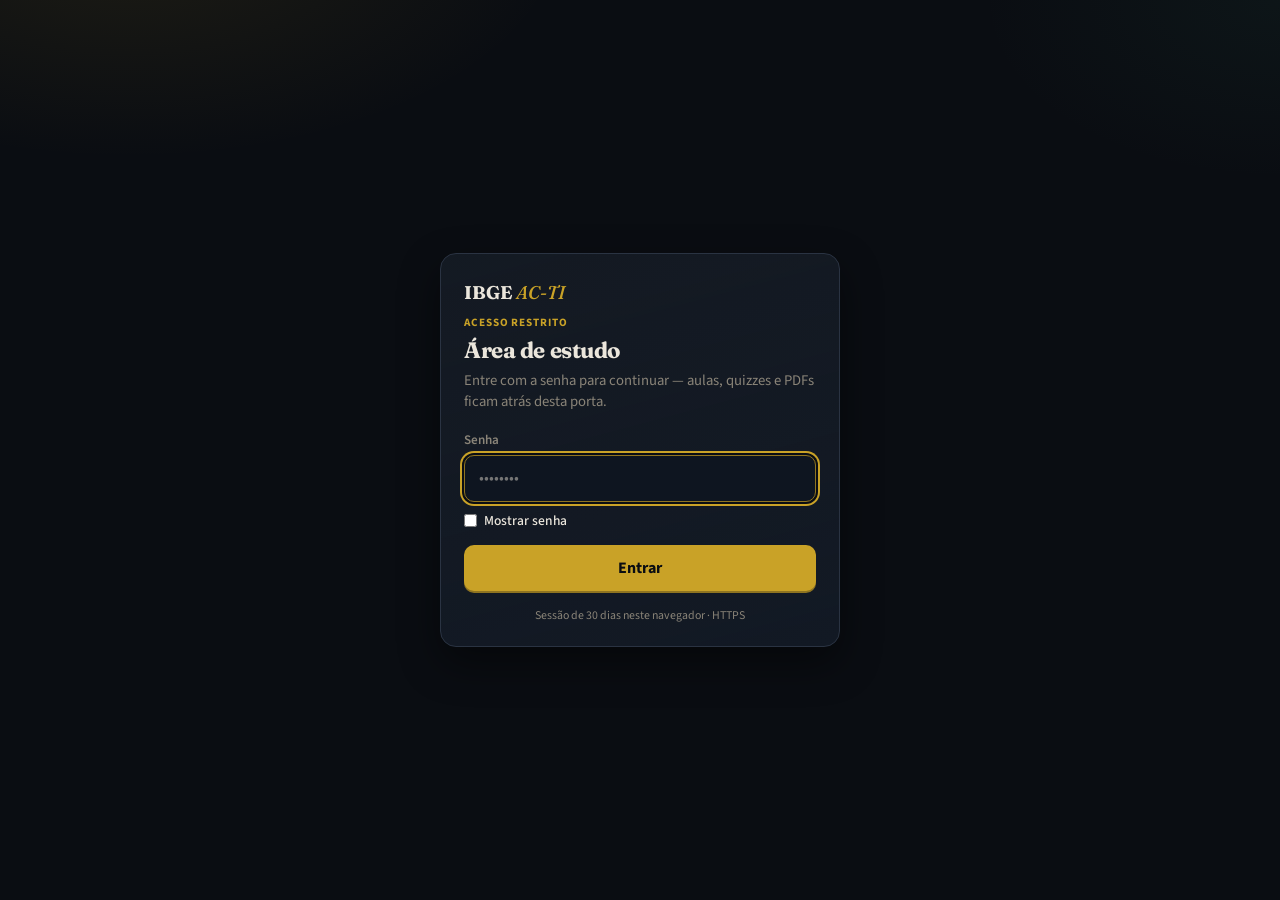
==== public/login.html @ f28f9f58 "design: anti-slop UI refresh with brass/ink system and motion Educational OLED palette (Fraunces + S" ====
<!DOCTYPE html>
<html lang="pt-BR">
<head>
  <meta charset="UTF-8" />
  <meta name="viewport" content="width=device-width, initial-scale=1, viewport-fit=cover" />
  <meta name="theme-color" content="#0a0d12" />
  <meta name="robots" content="noindex,nofollow" />
  <title>Entrar · IBGE AC-TI</title>
  <link rel="preconnect" href="https://fonts.googleapis.com" />
  <link rel="preconnect" href="https://fonts.gstatic.com" crossorigin />
  <link href="https://fonts.googleapis.com/css2?family=Fraunces:opsz,wght@9..144,600;9..144,700&family=Source+Sans+3:wght@400;600;700&display=swap" rel="stylesheet" />
  <style>
    :root {
      --bg: #0a0d12;
      --card: #121924;
      --text: #ebe6dc;
      --muted: #8a8478;
      --brass: #c9a227;
      --brass-dim: #8f7420;
      --line: #2a3342;
      --coral: #d97b6c;
      --ink: #0a0d12;
      --ease: cubic-bezier(0.2, 0, 0, 1);
    }
    * { box-sizing: border-box; }
    body {
      margin: 0; min-height: 100vh;
      font-family: "Source Sans 3", system-ui, sans-serif;
      color: var(--text);
      background:
        radial-gradient(800px 420px at 10% -8%, rgba(201, 162, 39, 0.1), transparent 55%),
        radial-gradient(600px 360px at 100% 0%, rgba(63, 154, 120, 0.06), transparent 50%),
        var(--bg);
      display: flex; align-items: center; justify-content: center;
      padding: 1.25rem;
    }
    .card {
      width: min(400px, 100%);
      background: linear-gradient(165deg, rgba(28, 36, 48, 0.55), var(--card));
      border: 1px solid var(--line);
      border-radius: 16px;
      padding: 1.7rem 1.45rem 1.4rem;
      box-shadow: 0 16px 40px rgba(0, 0, 0, 0.45);
      animation: enter 240ms var(--ease);
    }
    @keyframes enter {
      from { opacity: 0; transform: translateY(10px); }
      to { opacity: 1; transform: none; }
    }
    @media (prefers-reduced-motion: reduce) {
      .card { animation: none; }
    }
    .brand {
      font-family: "Fraunces", serif;
      font-weight: 700;
      font-size: 1.15rem;
      margin-bottom: 0.25rem;
    }
    .brand span { color: var(--brass); font-style: italic; font-weight: 500; }
    .eyebrow {
      font-size: 0.7rem;
      font-weight: 700;
      letter-spacing: 0.08em;
      text-transform: uppercase;
      color: var(--brass);
      margin: 0.7rem 0 0.35rem;
    }
    h1 {
      font-family: "Fraunces", serif;
      font-size: 1.4rem;
      margin: 0 0 0.4rem;
      letter-spacing: -0.02em;
    }
    p { color: var(--muted); font-size: 0.92rem; margin: 0 0 1.15rem; line-height: 1.45; }
    label { display: block; font-size: 0.82rem; color: var(--muted); margin-bottom: 0.35rem; font-weight: 600; }
    input[type="password"], input[type="text"] {
      width: 100%; padding: 0.72rem 0.85rem; border-radius: 10px;
      border: 1px solid var(--line); background: #0e1520; color: var(--text);
      font: inherit; margin-bottom: 0.85rem;
      transition: border-color 160ms var(--ease);
    }
    input:focus { outline: none; border-color: var(--brass-dim); box-shadow: 0 0 0 2px var(--ink), 0 0 0 4px var(--brass); }
    button {
      width: 100%; border: 0; border-radius: 10px; padding: 0.75rem 1rem;
      font: inherit; font-weight: 700; cursor: pointer; min-height: 46px;
      background: var(--brass); color: var(--ink);
      box-shadow: 0 2px 0 var(--brass-dim);
      transition: transform 100ms var(--ease), filter 160ms var(--ease);
    }
    button:hover { filter: brightness(1.05); }
    button:active { transform: translateY(1px) scale(0.99); }
    button:disabled { opacity: 0.55; cursor: wait; }
    .err {
      display: none; background: rgba(217, 123, 108, 0.12);
      border: 1px solid #6a3a34; color: #ffc9cd;
      padding: 0.55rem 0.7rem; border-radius: 8px; font-size: 0.86rem; margin-bottom: 0.8rem;
    }
    .err.show { display: block; }
    .foot { margin-top: 1rem; font-size: 0.74rem; color: var(--muted); text-align: center; }
    .row { display: flex; align-items: center; gap: 0.45rem; margin: -0.25rem 0 0.9rem; }
    .row input { width: auto; margin: 0; }
    .row label { margin: 0; color: var(--text); font-size: 0.85rem; font-weight: 500; }
  </style>
</head>
<body>
  <main class="card">
    <div class="brand">IBGE <span>AC-TI</span></div>
    <div class="eyebrow">Acesso restrito</div>
    <h1>Área de estudo</h1>
    <p>Entre com a senha para continuar — aulas, quizzes e PDFs ficam atrás desta porta.</p>
    <div class="err" id="err" role="alert"></div>
    <form id="form" autocomplete="current-password">
      <label for="password">Senha</label>
      <input id="password" name="password" type="password" required autofocus
             autocomplete="current-password" placeholder="••••••••" />
      <div class="row">
        <input type="checkbox" id="show" />
        <label for="show">Mostrar senha</label>
      </div>
      <button type="submit" id="btn">Entrar</button>
    </form>
    <div class="foot">Sessão de 30 dias neste navegador · HTTPS</div>
  </main>
  <script>
    const form = document.getElementById("form");
    const err = document.getElementById("err");
    const btn = document.getElementById("btn");
    const pwd = document.getElementById("password");
    document.getElementById("show").addEventListener("change", (e) => {
      pwd.type = e.target.checked ? "text" : "password";
    });
    fetch("/api/auth/me", { credentials: "include", cache: "no-store" })
      .then((r) => (r.ok ? r.json() : null))
      .then((d) => { if (d && d.authenticated) location.replace("/"); })
      .catch(() => {});
    form.addEventListener("submit", async (e) => {
      e.preventDefault();
      err.classList.remove("show");
      btn.disabled = true;
      btn.textContent = "Entrando…";
      try {
        const res = await fetch("/api/auth/login", {
          method: "POST",
          credentials: "include",
          headers: { "Content-Type": "application/json" },
          body: JSON.stringify({ password: pwd.value }),
        });
        const data = await res.json().catch(() => ({}));
        if (!res.ok) {
          err.textContent = data.error || "Não foi possível entrar.";
          err.classList.add("show");
          btn.disabled = false;
          btn.textContent = "Entrar";
          return;
        }
        const next = new URLSearchParams(location.search).get("next") || "/";
        location.replace(next.startsWith("/") ? next : "/");
      } catch {
        err.textContent = "Erro de rede. Tente de novo.";
        err.classList.add("show");
        btn.disabled = false;
        btn.textContent = "Entrar";
      }
    });
  </script>
</body>
</html>
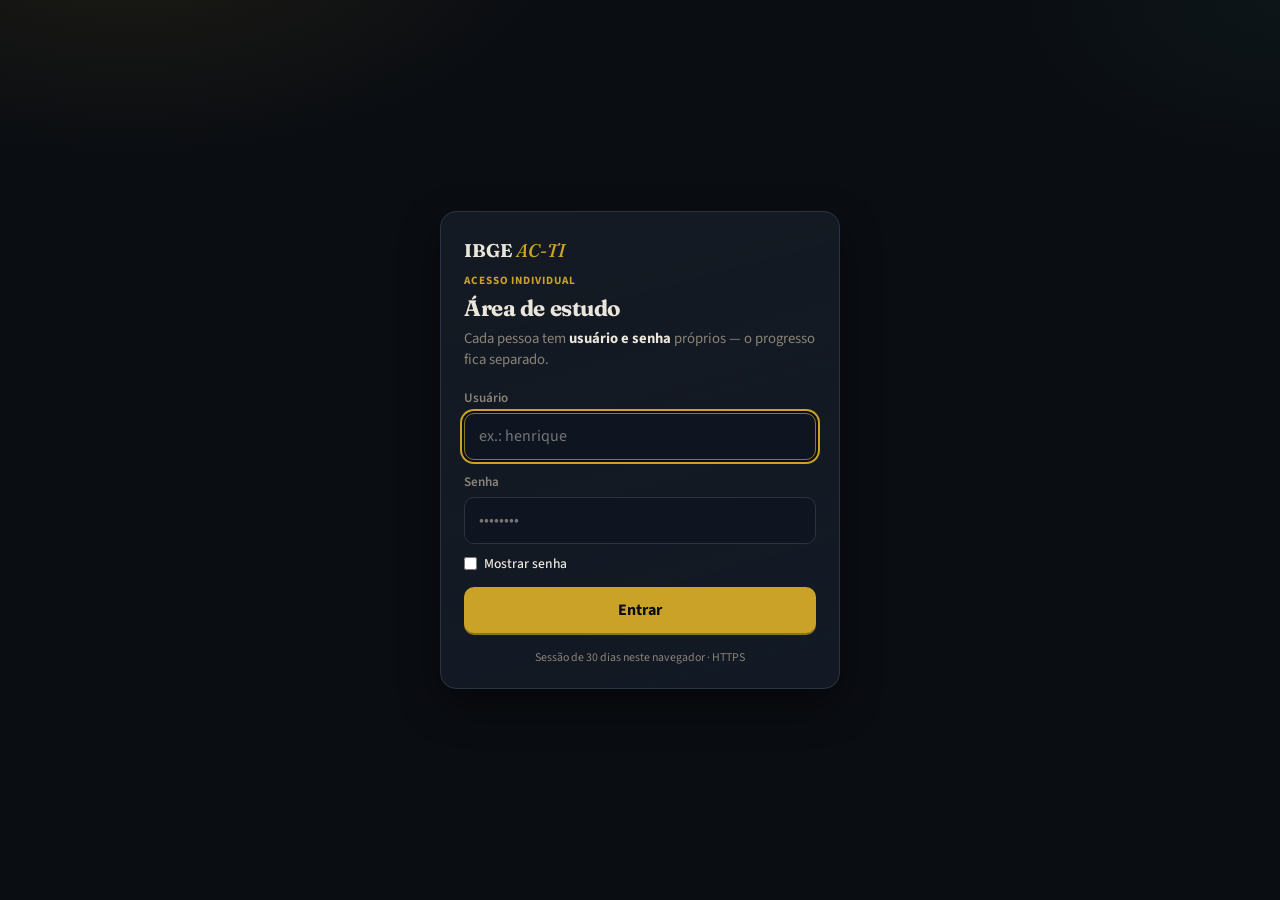
==== commit 12aae9bb: "feat: multi-user login with isolated progress per account Login with username+password; sessions bin" ====
--- a/public/login.html
+++ b/public/login.html
@@ -105,13 +105,16 @@
 <body>
   <main class="card">
     <div class="brand">IBGE <span>AC-TI</span></div>
-    <div class="eyebrow">Acesso restrito</div>
+    <div class="eyebrow">Acesso individual</div>
     <h1>Área de estudo</h1>
-    <p>Entre com a senha para continuar — aulas, quizzes e PDFs ficam atrás desta porta.</p>
+    <p>Cada pessoa tem <strong style="color:var(--text)">usuário e senha</strong> próprios — o progresso fica separado.</p>
     <div class="err" id="err" role="alert"></div>
-    <form id="form" autocomplete="current-password">
+    <form id="form" autocomplete="on">
+      <label for="user">Usuário</label>
+      <input id="user" name="username" type="text" required autofocus
+             autocomplete="username" placeholder="ex.: henrique" spellcheck="false" />
       <label for="password">Senha</label>
-      <input id="password" name="password" type="password" required autofocus
+      <input id="password" name="password" type="password" required
              autocomplete="current-password" placeholder="••••••••" />
       <div class="row">
         <input type="checkbox" id="show" />
@@ -125,6 +128,7 @@
     const form = document.getElementById("form");
     const err = document.getElementById("err");
     const btn = document.getElementById("btn");
+    const user = document.getElementById("user");
     const pwd = document.getElementById("password");
     document.getElementById("show").addEventListener("change", (e) => {
       pwd.type = e.target.checked ? "text" : "password";
@@ -143,7 +147,7 @@
           method: "POST",
           credentials: "include",
           headers: { "Content-Type": "application/json" },
-          body: JSON.stringify({ password: pwd.value }),
+          body: JSON.stringify({ user: user.value.trim(), password: pwd.value }),
         });
         const data = await res.json().catch(() => ({}));
         if (!res.ok) {
@@ -153,6 +157,12 @@
           btn.textContent = "Entrar";
           return;
         }
+        // isolate local progress per user
+        try {
+          if (data.user && data.user.id) {
+            localStorage.setItem("ibge-acti-user", data.user.id);
+          }
+        } catch (_) {}
         const next = new URLSearchParams(location.search).get("next") || "/";
         location.replace(next.startsWith("/") ? next : "/");
       } catch {
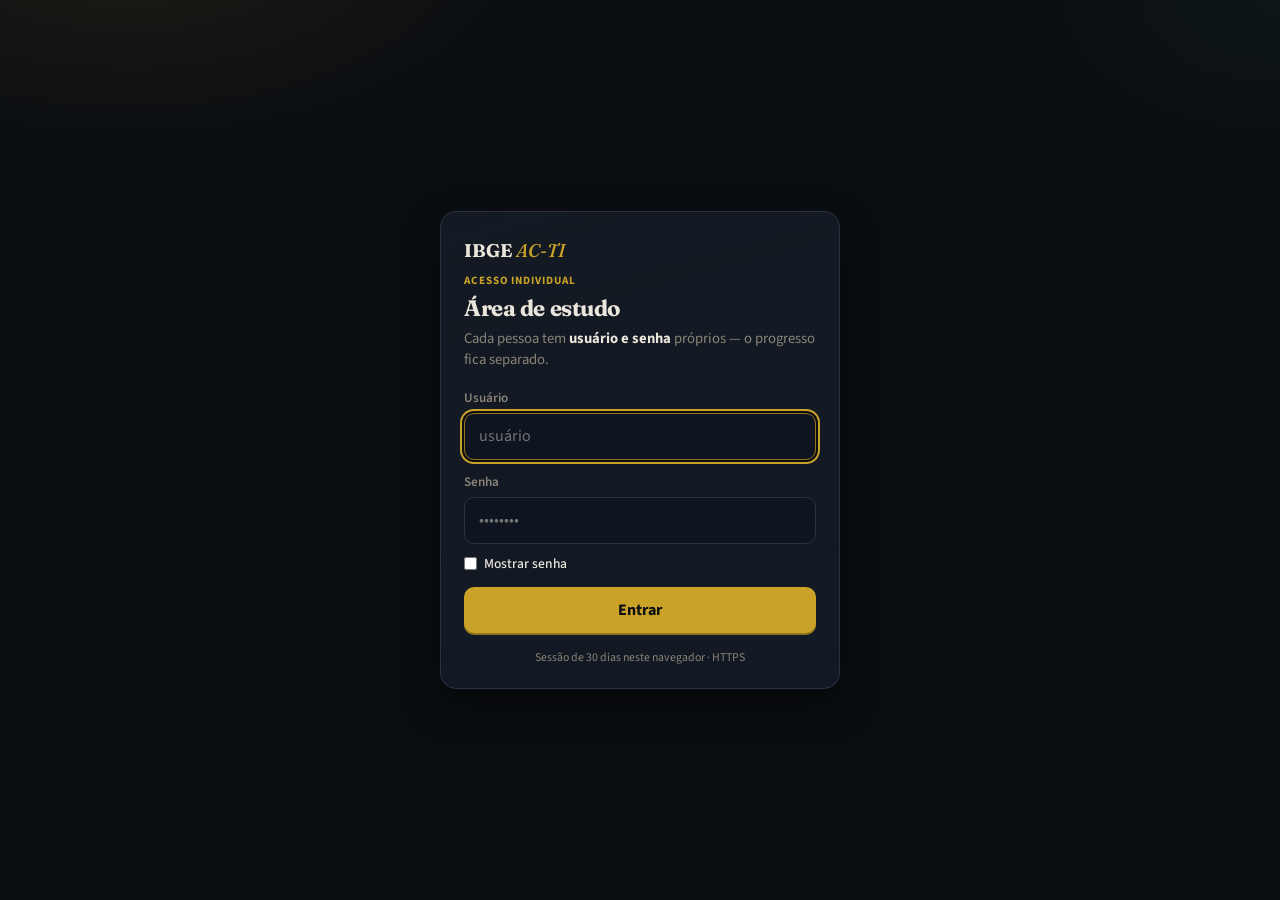
==== commit b1677aa6: "fix: username field placeholder to usuário" ====
--- a/public/login.html
+++ b/public/login.html
@@ -112,7 +112,7 @@
     <form id="form" autocomplete="on">
       <label for="user">Usuário</label>
       <input id="user" name="username" type="text" required autofocus
-             autocomplete="username" placeholder="ex.: henrique" spellcheck="false" />
+             autocomplete="username" placeholder="usuário" spellcheck="false" />
       <label for="password">Senha</label>
       <input id="password" name="password" type="password" required
              autocomplete="current-password" placeholder="••••••••" />
